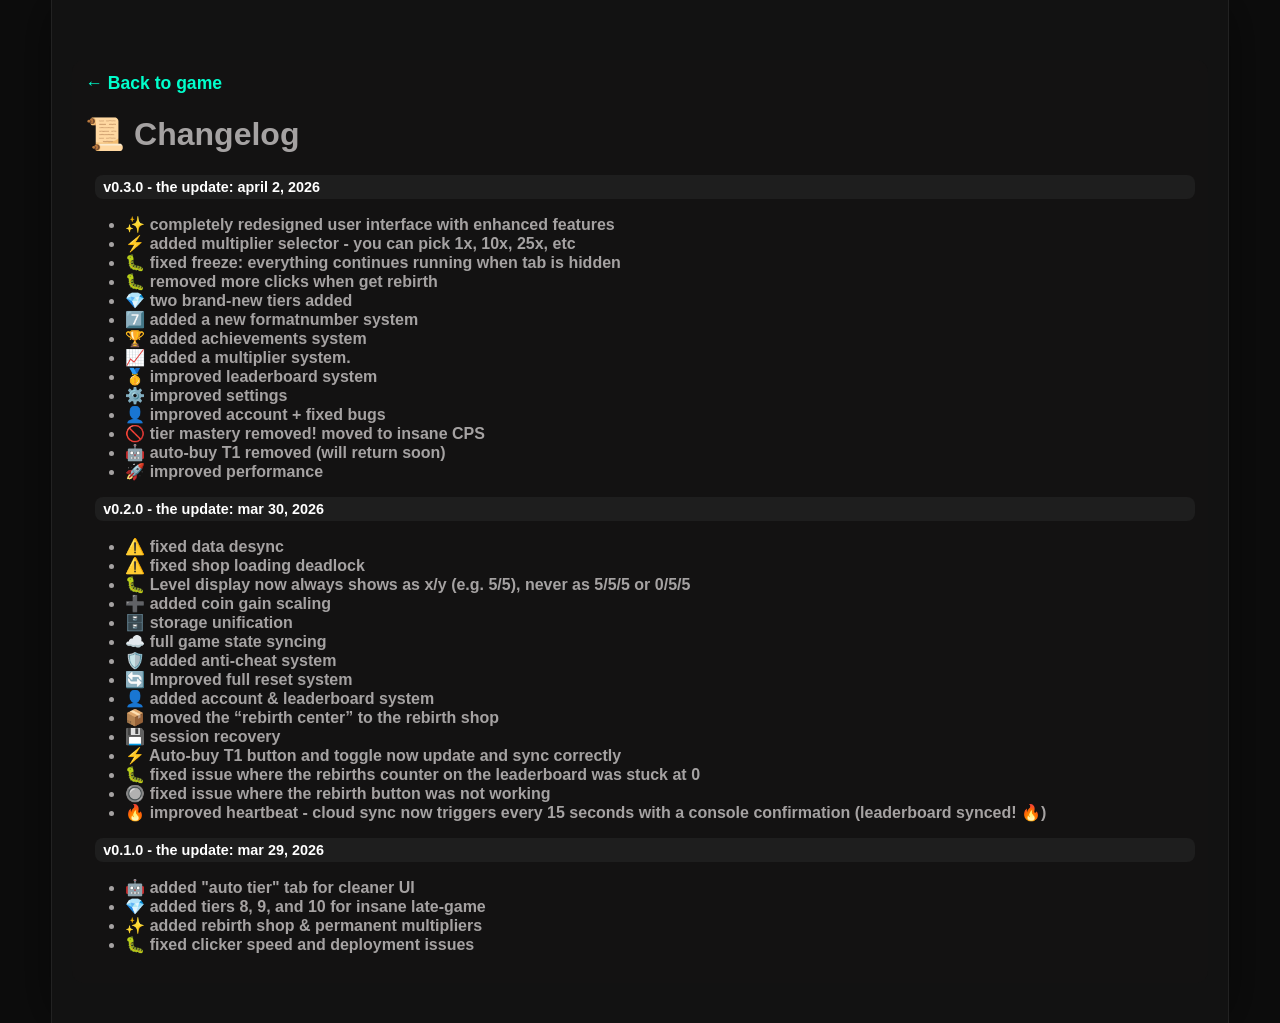
==== changelog.html @ 120cf35e "Add files via upload" ====
<!DOCTYPE html>
<html lang="en">
<head>
    <meta charset="UTF-8">
    <meta name="viewport" content="width=device-width, initial-scale=1.0">
    <title>changelog</title>
    <link rel="stylesheet" href="style.css">
    <link rel="stylesheet" href="font.css">
</head>
<body>

    <div class="main">
        <div class="left">

 <div class="changelog" id="versions">
    <div class="multiplier-bar">
        <a href="index.html" class="changelog-link" style="font-family: sans-serif;">← Back to game</a>
        <h1>📜 Changelog</h1>

        <div class="version">
            <p class="version-tag">v0.3.0 - the update: april 2, 2026</p>
            <ul>
                <li>✨ completely redesigned user interface with enhanced features</li>
                <li>⚡ added multiplier selector - you can pick 1x, 10x, 25x, etc</li>
                <li>🐛 fixed freeze: everything continues running when tab is hidden</li>
                <li>🐛 removed more clicks when get rebirth</li>
                <li>💎 two brand-new tiers added</li>
                <li>7️⃣ added a new formatnumber system</li>
                <li>🏆 added achievements system</li>
                <li>📈 added a multiplier system.</li>
                <li>🥇 improved leaderboard system</li>
                <li>⚙️ improved settings</li>
                <li>👤 improved account + fixed bugs</li>
                <li>🚫 tier mastery removed! moved to insane CPS</li>
                <li>🤖 auto-buy T1 removed (will return soon)</li>
                <li>🚀 improved performance </li>
            </ul>
        </div>
        <div class="version">
            <p class="version-tag">v0.2.0 - the update: mar 30, 2026</p>
            <ul>
                <li>⚠️ fixed data desync</li>
                <li>⚠️ fixed shop loading deadlock</li>
                <li>🐛 Level display now always shows as <b>x/y</b> (e.g. 5/5), never as 5/5/5 or 0/5/5</li>
                <li>➕ added coin gain scaling</li>
                <li>🗄️ storage unification</li>
                <li>☁️ full game state syncing</li>
                <li>🛡️ added anti-cheat system</li>
                <li>🔄 Improved full reset system</li>
                <li>👤 added account & leaderboard system</li>
                <li>📦 moved the “rebirth center” to the rebirth shop</li>
                <li>💾 session recovery</li>
                <li>⚡ Auto-buy T1 button and toggle now update and sync correctly</li>
                <li>🐛 fixed issue where the rebirths counter on the leaderboard was stuck at 0</li>
                <li>🔘 fixed issue where the rebirth button was not working</li>
                <li>🔥 improved heartbeat - cloud sync now triggers every 15 seconds with a console confirmation (leaderboard synced! 🔥)</li>
            </ul>
        </div>
        <div class="version">
            <p class="version-tag">v0.1.0 - the update: mar 29, 2026</p>
            <ul>
                <li>🤖 added "auto tier" tab for cleaner UI</li>
                <li>💎 added tiers 8, 9, and 10 for insane late-game</li>
                <li>✨ added rebirth shop & permanent multipliers</li>
                <li>🐛 fixed clicker speed and deployment issues</li>
            </ul>
        </div>
    </div>
</body>
</html>
---- style.css ----
* {
    box-sizing: border-box;
}

/*-------------------Screen-------------------*/

body {
    margin: 0;
    padding: 0;
    min-height: 100vh;
    background-color: #0d0d0d;
    display: flex;
    justify-content: center;
}

.main {
    width: 92%;
    min-height: 100vh;
    background-color: #121212;
    display: flex;
    padding: 20px;
    box-shadow: 0 0 50px rgba(0, 0, 0, 0.5);
    border-left: 1px solid #222222;
    border-right: 1px solid #222222;
}

.left {
    flex: 1;
    display: flex;
    flex-direction: column;
    align-items: center;
    padding-top: 40px;
    background-color: #121212;
}

/* stat box */
.left .stat-box {
    background-color: #1e1e1e;
    margin-top: -40px;
    padding: 12px;
    border-radius: 12px;
    margin-bottom: 20px;
    width: 100%;
    text-transform: lowercase;
    color: #00ffcc;
    font-size: 1.1rem;
}

.stat-grid {
    display: flex;
    justify-content: space-between;
    gap: 12px;
    width: 100%;
}

.stat-item {
    flex: 1;
    display: flex;
    flex-direction: column;
    align-items: center;
    min-width: 0;
}

.stat-label { /* Clicks, Rebirth, */
    color: #e7e7e7;
    font-size: 1.25rem;
    font-weight: bold;
    margin-bottom: 6px;
    text-transform: lowercase;
}

.stat-value {
    color: #FFCC00;
    font-size: 1.7rem;
    font-weight: bold;
    font-family: 'Arial', sans-serif;
    display: block;
    word-break: break-all;
    text-transform: none;
}

/*------------Multiplier container------------*/

.multiplier-container {
    gap: 2px;
    margin-top: 8px;
    margin-left: -5px;
    align-self: flex-start;
    width: 100%;
    background: none;
    padding: 4px;
    border-radius: 12px;
    border: 0px solid rgba(255, 255, 255, 0.1);
}

/* The specific font chosen */
.mult-btn {
    background: transparent;
    border: none;
    color: white;
    padding: 8px 16px;
    border-radius: 8px;
    font-family: sans-serif;
    font-weight: bold;
    transition: all 0.2s ease;
}

/* The text color */
.mult-btn.active {
    background: none;
    color: #1bff7a;
}

.mult-btn:hover {
    background: rgba(255, 255, 255, 0.1);
}

/* 1, 10, 25, 50, max */
.multiplier-bar {
    color: #a5a2a2;
    background: none;
    font-size: 1rem;
    font-family: sans-serif;
    padding: 1px 1px;
    border-radius: 5px 5px 0 0;
    width: 100%;
}

/*---------------------------------------------*/

.clicks-cost {
    color: #15eb55;
    font-size: 1.7rem;
    font-family: 'Arial', sans-serif;
    display: block;
    margin-top: 0px;
    text-transform:none
}

.cps-label {
    color: #888;
    font-size: 0.9rem;
    margin-bottom: 0;
    text-transform: lowercase;
}

/* clicker button */
.click-btn {
    padding: 5px 20px;
    background: #6200EE;
    box-shadow: 0 5px #3700b3;
    border: none;
    border-radius: 20px;
    cursor: pointer;
    transition: transform 0.1s;
    outline: none;
    margin-top: 20px;
}

.click-btn img {
    width: 100px;
    filter: drop-shadow(0 0 15px rgba(0, 255, 204, 0.2));
    pointer-events: none;
}

.click-btn:active {
    transform: scale(0.95);
    box-shadow: 0 2px #3700b3;
}

@keyframes pop {
    0%   { transform: scale(1); }
    40%  { transform: scale(0.92); }
    100% { transform: scale(1); }
}

.click-btn.pop {
    animation: pop 0.12s ease;
}

/* nav tabs */
.nav-container {
    display: flex;
    align-items: center;
    gap: 8px;
    margin-top: 20px;
    width: 100%;
    border-bottom: 2px solid rgba(65, 61, 61, 0.596);
    padding-bottom: 0px;
}

/* Push the last button (Settings) to the right */
.nav-container .nav-btn:last-child {
    margin-left: auto;
}

.nav-btn {
    background: none;
    border: none;
    color: #a5a2a2;
    font-size: 1rem;
    font-weight: bold;
    cursor: pointer;
    padding: 4px 10px;
    border-radius: 6px 6px 0 0;
    text-transform: lowercase;
    transition: background 0.15s;
}

.nav-btn:hover {
    background: rgba(204, 0, 0, 0.15);
}

.nav-btn.active {
    background: rgba(78, 77, 82, 0.25);
    color: #ffffff;
    border-bottom: 2px solid #585454;
}

/* shop panel */
.shop-panel {
    width: 100%;
    margin-top: 12px;
}

.hidden {
    display: none !important;
}

.shop-panel.hidden {
    display: none;
}

/*--------------------Tiers--------------------*/

/* tier grid */
.tier-grid {
    display: grid;
    grid-template-columns: repeat(3, 1fr);
    gap: 10px;
    width: 100%;
}

/* tier card */
.tier-card {
    background-color: #1e1e1e;
    border: 1px solid #2e2e2e;
    border-radius: 12px;
    padding: 14px 12px;
    display: flex;
    flex-direction: column;
    align-items: center;
    gap: 8px;
    transition: border-color 0.2s, background 0.2s;
}

.tier-card:not(.tier-locked):hover {
    background-color: #252525;
    border-color: #555;
}

.tier-card.tier-locked {
    opacity: 0.45;
}

.tier-name {
    color: #ffffff;
    font-weight: bold;
    font-size: 1rem;
    font-family: Arial, sans-serif;
}

.tier-stats {
    color: #aaaaaa;
    font-size: 0.78rem;
    font-family: Arial, sans-serif;
    text-align: center;
}

.tier-buy-btn {
    width: 100%;
    padding: 6px 0;
    background-color: #2a2a2a;
    border: 1px solid #3a3a3a;
    border-radius: 6px;
    color: #888;
    font-size: 0.85rem;
    font-family: Arial, sans-serif;
    cursor: not-allowed;
    transition: background 0.15s, color 0.15s;
}

.tier-buy-btn.buyable {
    background-color: #2e2e2e;
    color: #ccc;
    cursor: pointer;
    border-color: #555;
}

.tier-buy-btn.buyable:hover {
    background-color: #3a3a3a;
    color: #fff;
}

.tier-owned {
    color: #555;
    font-size: 0.75rem;
    font-family: Arial, sans-serif;
}

.tier-owned.has-owned {
    color: #e0a800;
}

/*------------------Rebirths------------------*/

.rebirth-card {
    background-color: #1e1e1e;
    border: 1px solid #2e2e2e;
    border-radius: 12px;
    padding: 20px 16px;
    display: flex;
    flex-direction: column;
    align-items: center;
    gap: 8px;
    margin-top: 8px;
}

.rebirth-title {
    color: #ffffff;
    font-weight: bold;
    font-size: 1.1rem;
    font-family: Arial, sans-serif;
}

.rebirth-desc {
    color: #aaaaaa;
    font-size: 0.82rem;
    font-family: Arial, sans-serif;
    text-align: center;
    line-height: 1.5;
}

.rebirth-cost-label {
    color: #15eb55;
    font-size: 0.82rem;
    font-family: Arial, sans-serif;
}

.rebirth-owned {
    color: #e0a800;
    font-size: 0.78rem;
    font-family: Arial, sans-serif;
}

.rebirth-btn {
    width: 100%;
    padding: 8px 0;
    background-color: #2a2a2a;
    border: 1px solid #3a3a3a;
    border-radius: 6px;
    color: #888;
    font-size: 0.85rem;
    font-family: Arial, sans-serif;
    cursor: not-allowed;
    margin-top: 4px;
    transition: background 0.15s, color 0.15s;
}

.rebirth-btn.rebirth-buyable {
    background-color: #2e1a1a;
    color: #ff6b6b;
    cursor: pointer;
    border-color: #ff4444;
}

.rebirth-btn.rebirth-buyable:hover {
    background-color: #3a2020;
    color: #ff4444;
}

/*-----------Rebirth Upgrade Shop-------------*/

.rb-section-label {
    color: #e0a800;
    font-size: 0.78rem;
    font-family: Arial, sans-serif;
    font-weight: bold;
    letter-spacing: 0.08em;
    text-transform: uppercase;
    border-bottom: 1px solid #e0a80055;
    padding-bottom: 6px;
    margin-bottom: 12px;
    margin-top: 8px;
    width: 100%;
}

.rb-upg-grid {
    display: grid;
    grid-template-columns: repeat(3, 1fr);
    gap: 10px;
    width: 100%;
}

.rb-upg-card {
    background-color: #1a1a1a;
    border: 1px solid #2e2e2e;
    border-radius: 12px;
    padding: 14px 12px;
    display: flex;
    flex-direction: column;
    align-items: center;
    gap: 8px;
    transition: border-color 0.2s;
}

.rb-upg-card:hover {
    border-color: #e0a80066;
}

.rb-upg-title {
    color: #ffffff;
    font-weight: bold;
    font-size: 0.9rem;
    font-family: Arial, sans-serif;
    text-align: center;
}

.rb-upg-desc {
    color: #aaaaaa;
    font-size: 0.78rem;
    font-family: Arial, sans-serif;
    text-align: center;
    line-height: 1.4;
    min-height: 2.8em;
}

.rb-upg-btn {
    width: 100%;
    padding: 6px 0;
    background-color: #2a2a2a;
    border: 1px solid #3a3a3a;
    border-radius: 6px;
    color: #888;
    font-size: 0.8rem;
    font-family: Arial, sans-serif;
    cursor: not-allowed;
    transition: background 0.15s, color 0.15s;
}

.rb-upg-btn.buyable {
    background-color: #2a2200;
    border-color: #e0a800;
    color: #e0a800;
    cursor: pointer;
}

.rb-upg-btn.buyable:hover {
    background-color: #3a3000;
    color: #ffd000;
}

.rb-upg-btn.maxed {
    background-color: #1a2a1a;
    border-color: #2a5a2a;
    color: #4caf50;
    cursor: default;
}

.rb-upg-level {
    color: #555;
    font-size: 0.72rem;
    font-family: Arial, sans-serif;
}

.rebirth-gain-label {
    color: #e0a800;
    font-size: 0.82rem;
    font-family: Arial, sans-serif;
}

.rebirth-btn.rebirth-buyable {
    background-color: #2a2200;
    color: #e0a800;
    cursor: pointer;
    border-color: #e0a800;
    font-weight: bold;
    font-size: 1rem;
    letter-spacing: 0.05em;
}

.rebirth-btn.rebirth-buyable:hover {
    background-color: #3a3000;
    color: #ffd000;
}

/*------------------Settings------------------*/

.reset-btn {
    margin-top: 20px;
    background: none;
    border: 1px solid #333;
    color: #ffffff;
    font-size: 0.75rem;
    padding: 5px 12px;
    border-radius: 6px;
    cursor: pointer;
    font-family: Arial, sans-serif;
    transition: color 0.15s, border-color 0.15s;
}

.reset-btn:hover {
    color: #ff4444;
    border-color: #ff4444;
}

/* settings panel */
.settings-section {
    margin-top: 16px;
    padding: 16px;
    background-color: #1e1e1e;
    border: 1px solid #2e2e2e;
    border-radius: 12px;
}

.settings-label {
    color: #ff3636;
    font-size: 0.75rem;
    font-family: Arial, sans-serif;
    text-transform: lowercase;
    margin: 0 0 10px 0;
    letter-spacing: 0.05em;
}

.settings-reset-btn {
    margin-top: 0;
}

/*-----------------Changeolog-----------------*/

.version-footer {
    margin-top: 16px;
    padding: 16px;
    background-color: none;
    border: 1px solid none;
    border-radius: 12px;
}

.version-btn {
    margin-top: 20px;
    background: none;
    border: 1px solid #333;
    color: #ffffff;
    font-size: 0.75rem;
    padding: 5px 12px;
    border-radius: 6px;
    cursor: pointer;
    transition: color 0.15s, border-color 0.15s;
}

/*--------------------------------------------*/

/*-----------------Achievements---------------*/

.ach-grid {
    width: 100%;
}

.ach-summary {
    display: flex;
    justify-content: space-between;
    align-items: center;
    color: #888;
    font-size: 0.75rem;
    font-family: Arial, sans-serif;
    padding: 6px 2px 10px;
    border-bottom: 1px solid #2a2a2a;
    margin-bottom: 12px;
}

.ach-summary-bonus {
    color: #15eb55;
    font-weight: bold;
}

.ach-grid-inner {
    display: grid;
    grid-template-columns: repeat(3, 1fr);
    gap: 8px;
    width: 100%;
}

.ach-card {
    background-color: #1a1a1a;
    border: 1px solid #2a2a2a;
    border-radius: 10px;
    padding: 12px 10px;
    display: flex;
    flex-direction: column;
    align-items: center;
    gap: 5px;
    text-align: center;
    transition: border-color 0.2s;
}

.ach-card.ach-unlocked {
    border-color: #e0a80066;
    background-color: #1e1c10;
}

.ach-card.ach-unlocked:hover {
    border-color: #e0a800aa;
}

.ach-card.ach-locked {
    opacity: 0.5;
}

.ach-icon {
    font-size: 1.4rem;
}

.ach-name {
    color: #ffffff;
    font-weight: bold;
    font-size: 0.78rem;
    font-family: Arial, sans-serif;
}

.ach-card.ach-locked .ach-name {
    color: #555;
}

.ach-desc {
    color: #888;
    font-size: 0.7rem;
    font-family: Arial, sans-serif;
    line-height: 1.3;
}

.ach-bonus {
    color: #15eb55;
    font-size: 0.7rem;
    font-family: Arial, sans-serif;
    font-weight: bold;
    margin-top: 2px;
}

.ach-bonus-hidden {
    color: #333;
}

/*-----------Achievement Toast Popup----------*/

.ach-toast {
    position: fixed;
    bottom: 24px;
    right: 24px;
    background: #1e1c10;
    border: 1px solid #e0a800;
    border-radius: 12px;
    padding: 12px 16px;
    display: flex;
    align-items: center;
    gap: 10px;
    z-index: 9999;
    box-shadow: 0 4px 24px rgba(224, 168, 0, 0.2);
    transform: translateY(80px);
    opacity: 0;
    transition: transform 0.35s cubic-bezier(0.34, 1.56, 0.64, 1), opacity 0.35s ease;
    pointer-events: none;
    min-width: 200px;
}

.ach-toast.ach-toast-show {
    transform: translateY(0);
    opacity: 1;
}

.ach-toast-icon {
    font-size: 1.5rem;
}

.ach-toast-text {
    display: flex;
    flex-direction: column;
    gap: 2px;
}

.ach-toast-title {
    color: #ffffff;
    font-weight: bold;
    font-size: 0.85rem;
    font-family: Arial, sans-serif;
}

.ach-toast-bonus {
    color: #15eb55;
    font-size: 0.75rem;
    font-family: Arial, sans-serif;
    font-weight: bold;
}

/*-----------Multiplier Minigame--------------*/

.mu-minigame {
    width: 100%;
}

.mu-header {
    display: flex;
    flex-wrap: wrap;
    gap: 6px 16px;
    margin-bottom: 10px;
    padding-bottom: 10px;
    border-bottom: 1px solid #222;
}

.mu-stat-row {
    display: flex;
    align-items: baseline;
    gap: 6px;
}

.mu-label {
    color: #666;
    font-size: 0.72rem;
    font-family: Arial, sans-serif;
    text-transform: lowercase;
}

.mu-value {
    color: #c0c0c0;
    font-size: 0.82rem;
    font-family: Arial, sans-serif;
    font-weight: bold;
}

.mu-value-main {
    color: #a78bfa;
    font-size: 1rem;
}

.mu-upgrades {
    display: grid;
    grid-template-columns: repeat(3, 1fr);
    gap: 8px;
}

.mu-card {
    background: #1a1a1a;
    border: 1px solid #2a2a2a;
    border-radius: 8px;
    padding: 10px 8px;
    display: flex;
    flex-direction: column;
    align-items: center;
    gap: 5px;
    text-align: center;
    transition: border-color 0.2s;
}

.mu-card:not(.mu-locked):not(.mu-maxed):hover {
    border-color: #a78bfa66;
}

.mu-card.mu-locked {
    opacity: 0.4;
}

.mu-card.mu-maxed {
    border-color: #2a3a2a;
    background: #141e14;
}

.mu-name {
    color: #e0e0e0;
    font-size: 0.75rem;
    font-weight: bold;
    font-family: Arial, sans-serif;
}

.mu-desc {
    color: #777;
    font-size: 0.67rem;
    font-family: Arial, sans-serif;
    line-height: 1.3;
}

.mu-cost {
    color: #a78bfa;
    font-size: 0.72rem;
    font-family: Arial, sans-serif;
    font-weight: bold;
}

.mu-card.mu-maxed .mu-cost {
    color: #4caf50;
}

.mu-btn {
    width: 100%;
    padding: 4px 0;
    background: #222;
    border: 1px solid #333;
    border-radius: 5px;
    color: #555;
    font-size: 0.75rem;
    font-family: Arial, sans-serif;
    cursor: not-allowed;
    transition: background 0.15s, color 0.15s;
}

.mu-btn-buy {
    background: #1e1630;
    border-color: #a78bfa;
    color: #a78bfa;
    cursor: pointer;
}

.mu-btn-buy:hover {
    background: #2a1f45;
    color: #c4b5fd;
}

.mu-btn-maxed {
    background: #1a2a1a;
    border-color: #2a5a2a;
    color: #4caf50;
    cursor: default;
}

.mu-locked-hint {
    margin-top: 10px;
    color: #444;
    font-size: 0.7rem;
    font-family: Arial, sans-serif;
    text-align: center;
    font-style: italic;
}

/*--------------------------------------------*/
/*-------------------Account------------------*/

.acc-card {
    background: #1a1a1a;
    border: 1px solid #2a2a2a;
    border-radius: 12px;
    padding: 16px;
    display: flex;
    flex-direction: column;
    gap: 8px;
}

.acc-title {
    color: #fff;
    font-size: 1rem;
    font-weight: bold;
    font-family: Arial, sans-serif;
}

.acc-desc {
    color: #666;
    font-size: 0.78rem;
    font-family: Arial, sans-serif;
    line-height: 1.4;
}

.acc-error {
    background: #2a1010;
    border: 1px solid #ff444455;
    border-radius: 6px;
    color: #ff6b6b;
    font-size: 0.78rem;
    font-family: Arial, sans-serif;
    padding: 8px 10px;
}

.acc-tabs {
    display: flex;
    gap: 4px;
    border-bottom: 1px solid #222;
    margin-bottom: 4px;
}

.acc-tab {
    background: none;
    border: none;
    color: #555;
    font-size: 0.82rem;
    font-family: Arial, sans-serif;
    font-weight: bold;
    padding: 5px 12px;
    cursor: pointer;
    border-bottom: 2px solid transparent;
    margin-bottom: -1px;
    transition: color 0.15s;
}

.acc-tab.active { color: #fff; border-bottom-color: #15eb55; }
.acc-tab:hover:not(.active) { color: #aaa; }

.acc-form {
    display: flex;
    flex-direction: column;
    gap: 8px;
}

.acc-input {
    background: #111;
    border: 1px solid #2e2e2e;
    border-radius: 7px;
    color: #e0e0e0;
    font-size: 0.88rem;
    font-family: Arial, sans-serif;
    padding: 9px 12px;
    outline: none;
    transition: border-color 0.15s;
}

.acc-input:focus { border-color: #15eb55; }

.acc-btn {
    width: 100%;
    padding: 9px 0;
    border-radius: 7px;
    font-size: 0.85rem;
    font-family: Arial, sans-serif;
    font-weight: bold;
    cursor: pointer;
    border: 1px solid #333;
    background: #1e1e1e;
    color: #aaa;
    transition: background 0.15s, color 0.15s, border-color 0.15s;
    display: block;
}

.acc-btn-primary {
    background: #0d2b0d;
    border-color: #15eb55;
    color: #15eb55;
}

.acc-btn-primary:hover { background: #122b12; color: #3fff7a; }
.acc-btn-primary:disabled { opacity: 0.5; cursor: not-allowed; }

.acc-btn-save {
    background: #0d1f2b;
    border-color: #3b82f6;
    color: #3b82f6;
}
.acc-btn-save:hover { background: #122333; color: #60a5fa; }

.acc-btn-logout { color: #888; }
.acc-btn-logout:hover { color: #ff6b6b; border-color: #ff4444; }

.acc-btn-lb {
    background: #1e1c10;
    border-color: #e0a800;
    color: #e0a800;
}
.acc-btn-lb:hover { background: #2a2710; color: #ffd000; }

.acc-stat-row {
    display: flex;
    justify-content: space-between;
    align-items: center;
    padding: 4px 0;
    border-bottom: 1px solid #1e1e1e;
}

.acc-stat-label {
    color: #555;
    font-size: 0.75rem;
    font-family: Arial, sans-serif;
}

.acc-stat-val {
    color: #e0a800;
    font-size: 0.85rem;
    font-family: Arial, sans-serif;
    font-weight: bold;
}

/*--------------------------------------------*/
---- font.css ----
* {
    box-sizing: border-box;
}

.left .stat-box {
    /* Clicks */
    color: #00ffcc;
    font-family: sans-serif;
    font-size: 25px;
}

/* Current cps */
.cps-label {
    color: rgba(255, 255, 255, 0.49);
    font-family: sans-serif;
    font-size: 17px;
}

#cps {
    color: rgba(255, 255, 255, 0.49);
    -family: sans-serif;
    font-size: 17px;
}

/* ------------ changelog ------------ */

.changelog {
    background-color: #131212;
    padding: 12px;
    border-radius: 12px;
    font-family: sans-serif;
    margin-bottom: 20px;
    width: 100%;
    font-weight: bold;
    font-size: 1.1rem;
}

.changelog-link {
    color: #00ffcc;
    text-decoration: none;
    font-family: sans-serif;
    font-size: 1.1rem;
    margin-bottom: 20px;
}

.version-tag {
    background-color: #1E1E1E;
    color: #ffffff;
    padding: 4px 8px;
    border-radius: 8px;
    font-family: sans-serif;
    font-size: 0.9rem;
    margin-left: 10px;
}
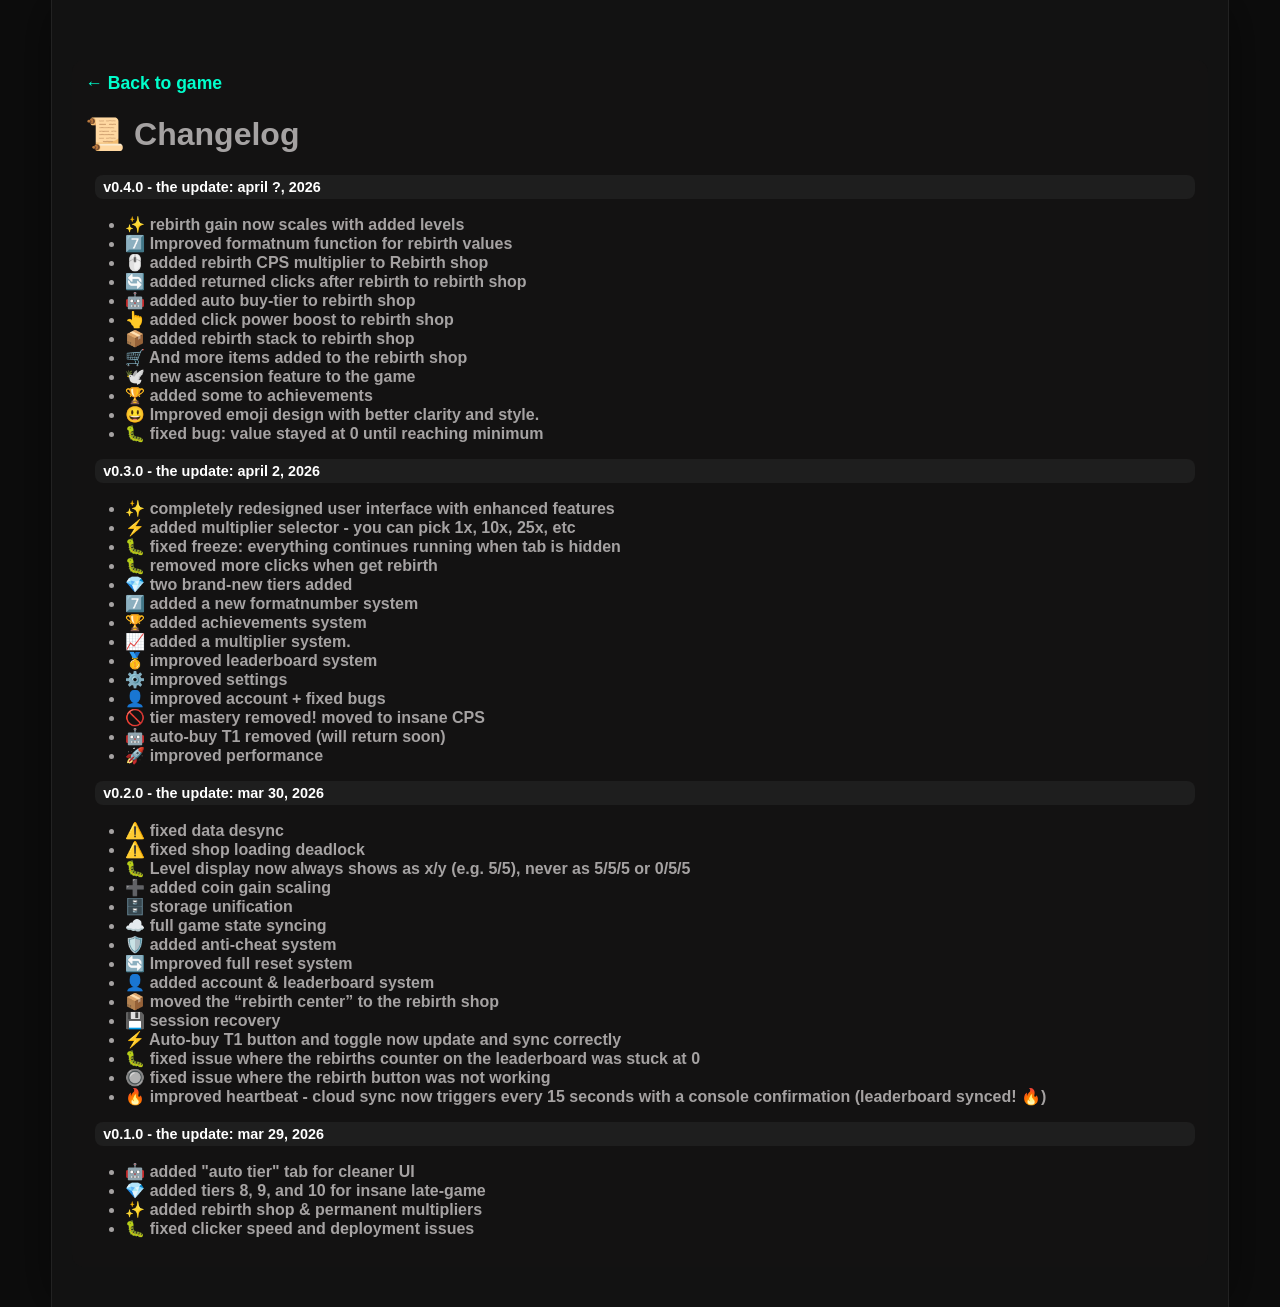
==== commit d59fea0f: "Add files via upload" ====
--- a/changelog.html
+++ b/changelog.html
@@ -16,7 +16,24 @@
     <div class="multiplier-bar">
         <a href="index.html" class="changelog-link" style="font-family: sans-serif;">← Back to game</a>
         <h1>📜 Changelog</h1>
-
+        
+        <div class="version">
+            <p class="version-tag">v0.4.0 - the update: april ?, 2026</p>
+            <ul>
+                <li>✨ rebirth gain now scales with added levels</li>
+                <li>7️⃣ Improved formatnum function for rebirth values</li>
+                <li>🖱️ added rebirth CPS multiplier to Rebirth shop</li>
+                <li>🔄 added returned clicks after rebirth to rebirth shop</li>
+                <li>🤖 added auto buy-tier to rebirth shop</li>
+                <li>👆 added click power boost to rebirth shop</li>
+                <li>📦 added rebirth stack to rebirth shop</li>
+                <li>🛒 And more items added to the rebirth shop</li>
+                <li>🕊️ new ascension feature to the game</li>
+                <li>🏆 added some to achievements</li>
+                <li>😃 Improved emoji design with better clarity and style.</li>
+                <li>🐛 fixed bug: value stayed at 0 until reaching minimum</li>
+            </ul>
+        </div>
         <div class="version">
             <p class="version-tag">v0.3.0 - the update: april 2, 2026</p>
             <ul>
--- a/style.css
+++ b/style.css
@@ -982,4 +982,509 @@
     font-weight: bold;
 }
 
-/*--------------------------------------------*/+/*--------------------------------------------*/
+/*------------------Auto-Buy------------------*/
+
+.ab-grid {
+    display: grid;
+    grid-template-columns: repeat(3, 1fr);
+    gap: 8px;
+    width: 100%;
+}
+
+.ab-card {
+    background: #1a1a1a;
+    border: 1px solid #2a2a2a;
+    border-radius: 8px;
+    padding: 10px 8px;
+    display: flex;
+    flex-direction: column;
+    align-items: center;
+    gap: 7px;
+    text-align: center;
+}
+
+.ab-tier-name {
+    color: #e0e0e0;
+    font-size: 0.78rem;
+    font-weight: bold;
+    font-family: Arial, sans-serif;
+}
+
+.ab-unlock-btn {
+    width: 100%;
+    padding: 5px 0;
+    background: #1e1e1e;
+    border: 1px solid #333;
+    border-radius: 5px;
+    color: #555;
+    font-size: 0.72rem;
+    font-family: Arial, sans-serif;
+    cursor: not-allowed;
+    transition: background 0.15s, color 0.15s, border-color 0.15s;
+}
+
+.ab-unlock-btn.ab-can-afford {
+    background: #1a1a2e;
+    border-color: #a78bfa;
+    color: #a78bfa;
+    cursor: pointer;
+}
+
+.ab-unlock-btn.ab-can-afford:hover {
+    background: #22203a;
+    color: #c4b5fd;
+}
+
+.ab-toggle {
+    width: 100%;
+    padding: 5px 0;
+    border-radius: 5px;
+    font-size: 0.78rem;
+    font-family: Arial, sans-serif;
+    font-weight: bold;
+    cursor: pointer;
+    border: 1px solid;
+    transition: background 0.15s, color 0.15s;
+}
+
+.ab-toggle.ab-on {
+    background: #0d2b0d;
+    border-color: #15eb55;
+    color: #15eb55;
+}
+
+.ab-toggle.ab-on:hover {
+    background: #122b12;
+}
+
+.ab-toggle.ab-off {
+    background: #2a1010;
+    border-color: #ff444466;
+    color: #ff6b6b;
+}
+
+.ab-toggle.ab-off:hover {
+    background: #331515;
+}
+
+.ab-card.ab-locked {
+    opacity: 0.6;
+}
+
+.ab-empty {
+    color: #444;
+    font-size: 0.78rem;
+    font-family: Arial, sans-serif;
+    text-align: center;
+    padding: 12px 0;
+    grid-column: 1 / -1;
+}
+
+/*--------------------------------------------*/
+
+/*-----------------Auto-Rebirth---------------*/
+
+.ab-controls {
+    display: flex;
+    gap: 6px;
+    margin-bottom: 8px;
+    grid-column: 1 / -1;
+}
+
+.ab-ctrl-btn {
+    padding: 5px 12px;
+    border-radius: 6px;
+    font-size: 0.75rem;
+    font-family: Arial, sans-serif;
+    font-weight: bold;
+    cursor: pointer;
+    border: 1px solid;
+    transition: background 0.15s;
+}
+
+.ab-ctrl-off {
+    background: #2a1010;
+    border-color: #ff444466;
+    color: #ff6b6b;
+}
+.ab-ctrl-off:hover { background: #331515; }
+
+.ab-ctrl-on {
+    background: #0d2b0d;
+    border-color: #15eb5566;
+    color: #15eb55;
+}
+.ab-ctrl-on:hover { background: #122b12; }
+
+.ar-card {
+    background: #1a1a1a;
+    border: 1px solid #2a2a2a;
+    border-radius: 10px;
+    padding: 14px 12px;
+    display: flex;
+    flex-direction: column;
+    gap: 10px;
+    margin-top: 4px;
+}
+
+.ar-card.ar-locked {
+    opacity: 0.7;
+}
+
+.ar-header {
+    display: flex;
+    align-items: center;
+    justify-content: space-between;
+}
+
+.ar-title {
+    color: #fff;
+    font-size: 0.9rem;
+    font-weight: bold;
+    font-family: Arial, sans-serif;
+}
+
+.ar-desc {
+    color: #888;
+    font-size: 0.78rem;
+    font-family: Arial, sans-serif;
+    line-height: 1.4;
+}
+
+.ar-desc b { color: #e0a800; }
+
+.ar-unlock-btn {
+    width: 100%;
+    padding: 7px 0;
+    background: #1e1e1e;
+    border: 1px solid #333;
+    border-radius: 6px;
+    color: #555;
+    font-size: 0.82rem;
+    font-family: Arial, sans-serif;
+    cursor: not-allowed;
+    transition: background 0.15s, color 0.15s, border-color 0.15s;
+}
+
+.ar-unlock-btn.ar-can-afford {
+    background: #1a1a2e;
+    border-color: #a78bfa;
+    color: #a78bfa;
+    cursor: pointer;
+}
+.ar-unlock-btn.ar-can-afford:hover { background: #22203a; color: #c4b5fd; }
+
+.ar-toggle {
+    padding: 4px 12px;
+    border-radius: 5px;
+    font-size: 0.78rem;
+    font-family: Arial, sans-serif;
+    font-weight: bold;
+    cursor: pointer;
+    border: 1px solid;
+    transition: background 0.15s;
+}
+
+.ar-toggle.ar-on {
+    background: #0d2b0d;
+    border-color: #15eb55;
+    color: #15eb55;
+}
+.ar-toggle.ar-on:hover { background: #122b12; }
+
+.ar-toggle.ar-off {
+    background: #2a1010;
+    border-color: #ff444466;
+    color: #ff6b6b;
+}
+.ar-toggle.ar-off:hover { background: #331515; }
+
+.ar-thresh-grid {
+    display: flex;
+    flex-wrap: wrap;
+    gap: 5px;
+}
+
+.ar-thresh-btn {
+    padding: 4px 10px;
+    border-radius: 5px;
+    font-size: 0.75rem;
+    font-family: Arial, sans-serif;
+    background: #222;
+    border: 1px solid #333;
+    color: #777;
+    cursor: pointer;
+    transition: background 0.15s, color 0.15s, border-color 0.15s;
+}
+
+.ar-thresh-input-group {
+    display: flex;
+    gap: 6px;
+}
+
+.ar-custom-input {
+    flex: 1;
+    padding: 6px 10px;
+    border-radius: 5px;
+    border: 1px solid #333;
+    background: #1e1e1e;
+    color: #ccc;
+    font-size: 0.82rem;
+    font-family: Arial, sans-serif;
+    outline: none;
+    transition: border-color 0.15s;
+}
+
+.ar-custom-input:focus {
+    border-color: #a78bfa;
+}
+
+.ar-apply-btn {
+    padding: 6px 14px;
+    border-radius: 5px;
+    border: 1px solid #a78bfa;
+    background: #1a1a2e;
+    color: #a78bfa;
+    font-size: 0.82rem;
+    font-family: Arial, sans-serif;
+    font-weight: bold;
+    cursor: pointer;
+    transition: background 0.15s, color 0.15s;
+}
+
+.ar-apply-btn:hover {
+    background: #22203a;
+    color: #c4b5fd;
+}
+
+.ar-thresh-btn:hover { background: #2a2a2a; color: #aaa; }
+
+.ar-thresh-btn.ar-thresh-active {
+    background: #1e1c10;
+    border-color: #e0a800;
+    color: #e0a800;
+}
+
+/*--------------------------------------------*/
+/*────────────────── Ascension ─────────────────────────────*/
+
+/* Center card */
+.asc-center-card {
+    background: #1a1208;
+    border: 1px solid #3a2a0a;
+    border-radius: 14px;
+    padding: 20px 16px;
+    display: flex;
+    flex-direction: column;
+    align-items: center;
+    gap: 10px;
+    margin-top: 8px;
+    transition: border-color 0.3s, box-shadow 0.3s;
+}
+
+.asc-center-card.asc-ready {
+    border-color: #f59e0b;
+    box-shadow: 0 0 24px rgba(245, 158, 11, 0.15);
+}
+
+.asc-center-title {
+    color: #f59e0b;
+    font-weight: bold;
+    font-size: 1.15rem;
+    font-family: Arial, sans-serif;
+    letter-spacing: 0.04em;
+}
+
+.asc-center-desc {
+    color: #888;
+    font-size: 0.78rem;
+    font-family: Arial, sans-serif;
+    text-align: center;
+    line-height: 1.55;
+}
+
+.asc-center-req {
+    font-size: 0.82rem;
+    font-family: Arial, sans-serif;
+    color: #888;
+}
+
+.asc-req-met   { color: #f59e0b; font-weight: bold; }
+.asc-req-unmet { color: #555; }
+
+.asc-center-gain {
+    color: #fcd34d;
+    font-size: 0.82rem;
+    font-family: Arial, sans-serif;
+}
+
+.asc-center-stats {
+    color: #666;
+    font-size: 0.75rem;
+    font-family: Arial, sans-serif;
+}
+
+/* Ascend button */
+.asc-btn {
+    width: 100%;
+    padding: 10px 0;
+    background: #1a1a1a;
+    border: 1px solid #333;
+    border-radius: 8px;
+    color: #555;
+    font-size: 0.9rem;
+    font-family: Arial, sans-serif;
+    font-weight: bold;
+    cursor: not-allowed;
+    letter-spacing: 0.08em;
+    transition: background 0.2s, color 0.2s, box-shadow 0.2s;
+}
+
+.asc-btn.asc-btn-ready {
+    background: #1a1208;
+    border-color: #f59e0b;
+    color: #f59e0b;
+    cursor: pointer;
+}
+
+.asc-btn.asc-btn-ready:hover {
+    background: #251a0c;
+    color: #fcd34d;
+    box-shadow: 0 0 14px rgba(245, 158, 11, 0.3);
+}
+
+/* Upgrade grid */
+.asc-upg-grid {
+    display: grid;
+    grid-template-columns: repeat(3, 1fr);
+    gap: 10px;
+    width: 100%;
+}
+
+.asc-upg-card {
+    background: #1a1208;
+    border: 1px solid #2e2008;
+    border-radius: 12px;
+    padding: 14px 12px;
+    display: flex;
+    flex-direction: column;
+    align-items: center;
+    gap: 8px;
+    transition: border-color 0.2s;
+}
+
+.asc-upg-card:hover {
+    border-color: #f59e0b66;
+}
+
+.asc-upg-card.asc-upg-card-maxed {
+    background: #12180a;
+    border-color: #4ade8044;
+}
+
+.asc-upg-card.asc-upg-card-locked {
+    opacity: 0.5;
+}
+
+.asc-upg-title {
+    color: #f59e0b;
+    font-size: 0.82rem;
+    font-weight: bold;
+    font-family: Arial, sans-serif;
+    text-align: center;
+}
+
+.asc-upg-desc {
+    color: #888;
+    font-size: 0.73rem;
+    font-family: Arial, sans-serif;
+    text-align: center;
+    line-height: 1.4;
+}
+
+.asc-upg-btn {
+    width: 100%;
+    padding: 6px 0;
+    background: #1e1e1e;
+    border: 1px solid #333;
+    border-radius: 6px;
+    color: #555;
+    font-size: 0.72rem;
+    font-family: Arial, sans-serif;
+    cursor: not-allowed;
+    transition: background 0.15s, color 0.15s, border-color 0.15s;
+}
+
+.asc-upg-btn.asc-upg-buyable {
+    background: #1a1208;
+    border-color: #f59e0b;
+    color: #f59e0b;
+    cursor: pointer;
+}
+
+.asc-upg-btn.asc-upg-buyable:hover {
+    background: #251a0c;
+    color: #fcd34d;
+}
+
+.asc-upg-btn.asc-upg-maxed {
+    background: #12180a;
+    border-color: #4ade80;
+    color: #4ade80;
+    cursor: default;
+}
+
+.asc-upg-level {
+    color: #444;
+    font-size: 0.68rem;
+    font-family: Arial, sans-serif;
+}
+
+/* Toast */
+.asc-toast {
+    position: fixed;
+    bottom: 24px;
+    right: 24px;
+    background: #1a1208;
+    border: 1px solid #f59e0b;
+    border-radius: 12px;
+    padding: 14px 18px;
+    display: flex;
+    align-items: center;
+    gap: 12px;
+    box-shadow: 0 4px 24px rgba(245, 158, 11, 0.25);
+    z-index: 9999;
+    opacity: 0;
+    transform: translateY(20px);
+    transition: opacity 0.4s, transform 0.4s;
+    pointer-events: none;
+}
+
+.asc-toast.asc-toast-show {
+    opacity: 1;
+    transform: translateY(0);
+}
+
+.asc-toast-icon {
+    font-size: 1.8rem;
+}
+
+.asc-toast-title {
+    color: #f59e0b;
+    font-weight: bold;
+    font-size: 0.95rem;
+    font-family: Arial, sans-serif;
+}
+
+.asc-toast-sub {
+    color: #888;
+    font-size: 0.78rem;
+    font-family: Arial, sans-serif;
+}
+
+.asc-toast-sub b {
+    color: #fcd34d;
+}
+
+/*──────────────────────────────────────────────────────────*/
